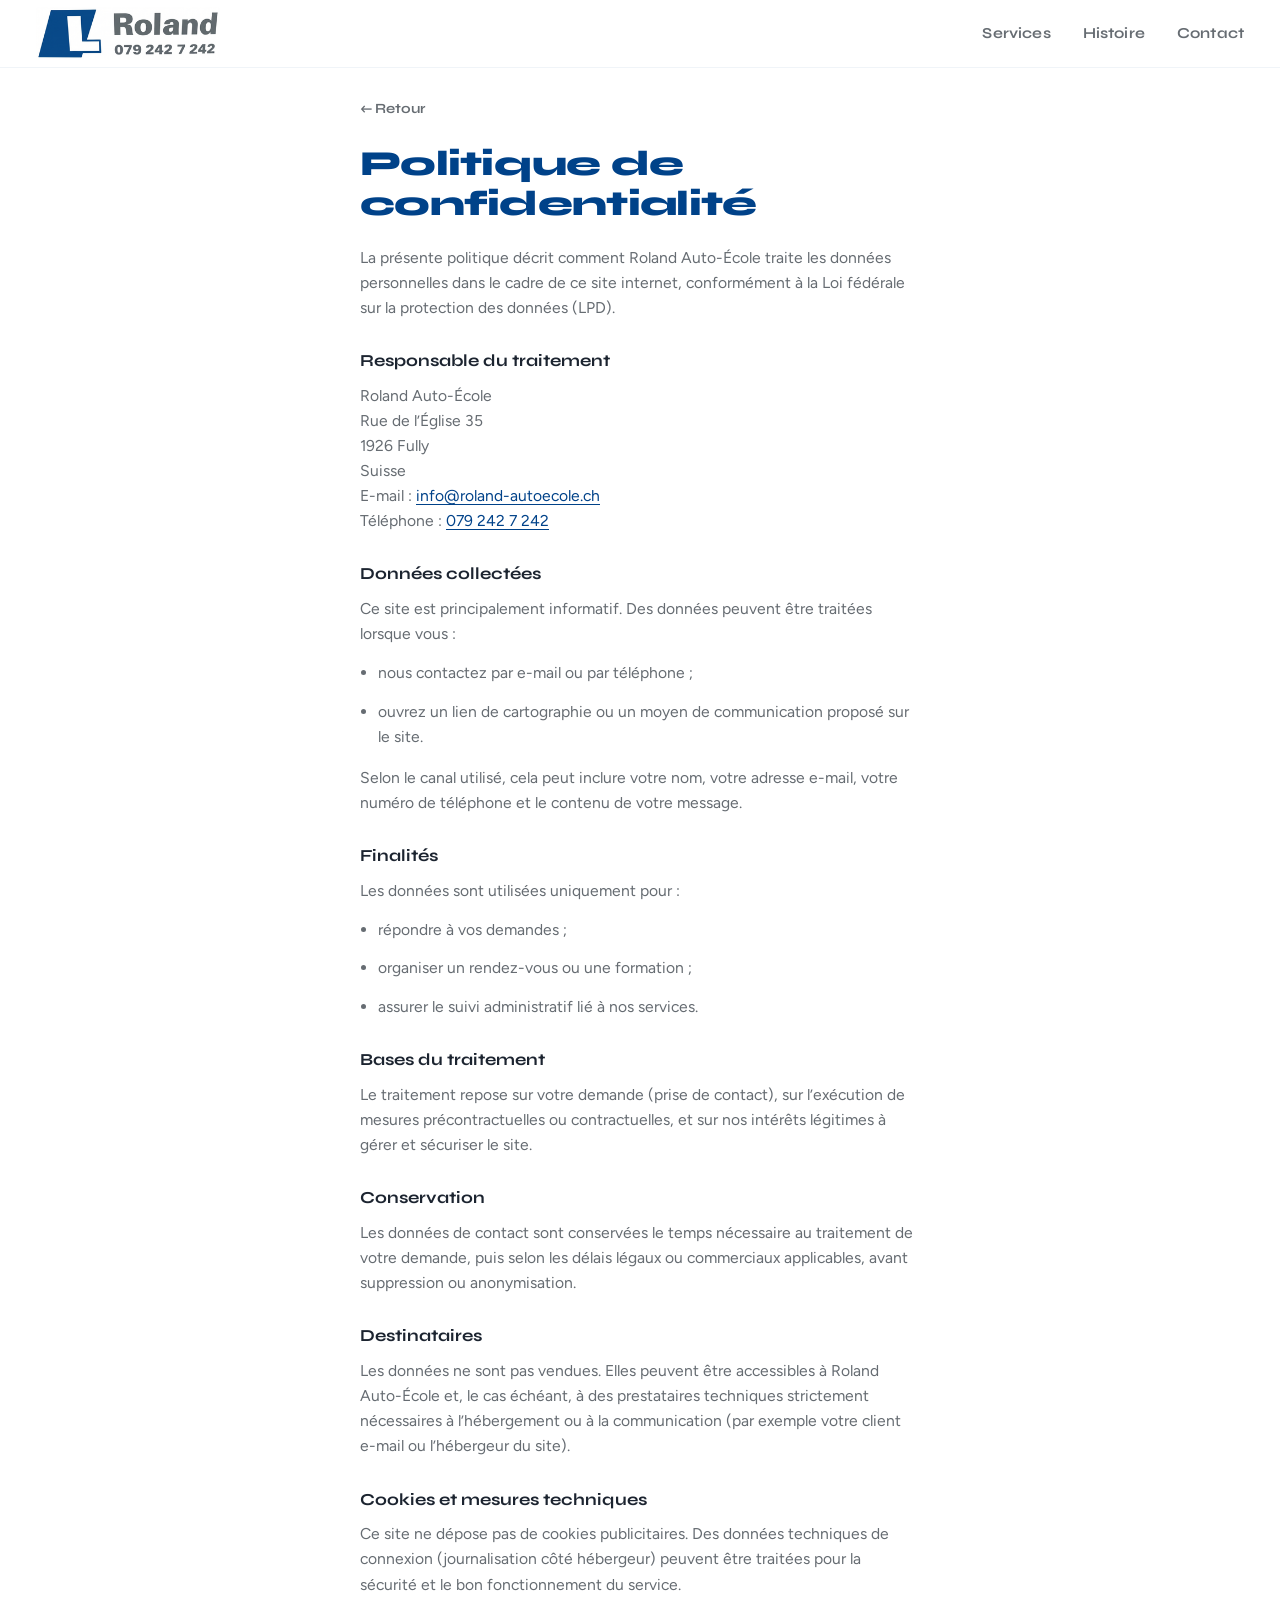
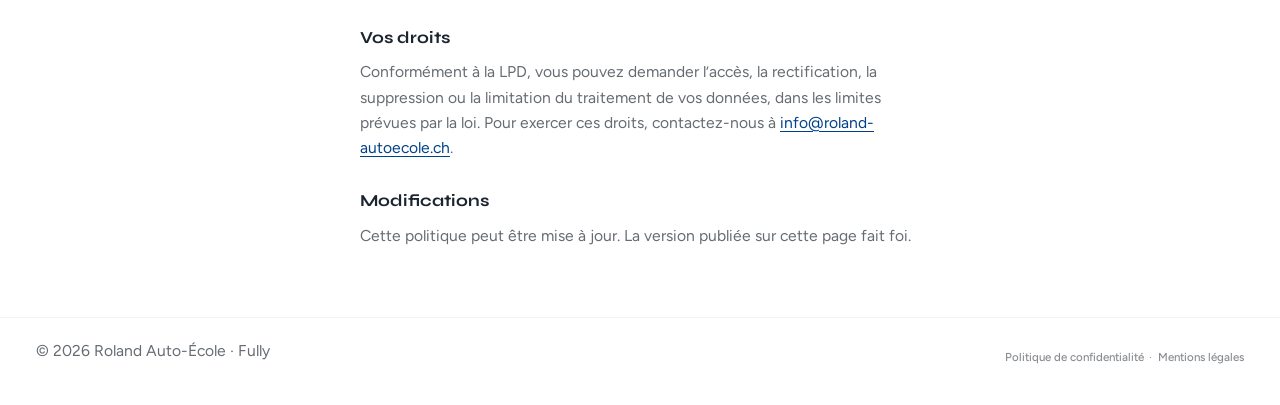
==== confidentialite.html @ e2a5d69b "Update contact email and add discreet legal pages Use info@roland-autoecole.ch and link privacy poli" ====
<!DOCTYPE html>
<html lang="fr">
  <head>
    <meta charset="UTF-8" />
    <meta name="viewport" content="width=device-width, initial-scale=1" />
    <meta
      name="description"
      content="Politique de confidentialité — Roland Auto-École, Fully."
    />
    <title>Politique de confidentialité — Roland Auto-École</title>
    <link rel="preconnect" href="https://fonts.googleapis.com" />
    <link rel="preconnect" href="https://fonts.gstatic.com" crossorigin />
    <link
      href="https://fonts.googleapis.com/css2?family=Figtree:wght@400;500;600;700&family=Syne:wght@600;700;800&display=swap"
      rel="stylesheet"
    />
    <link rel="stylesheet" href="css/styles.css" />
  </head>
  <body class="legal-page">
    <a class="skip-link" href="#contenu">Aller au contenu</a>

    <header class="site-header" id="top">
      <a class="brand" href="index.html" aria-label="Roland Auto-École — accueil">
        <img src="assets/roland-logo-header.png" alt="Roland Auto-École" width="200" height="96" />
      </a>
      <nav class="site-nav" id="site-nav" aria-label="Navigation principale">
        <a href="index.html#services">Services</a>
        <a href="index.html#histoire">Histoire</a>
        <a href="index.html#contact">Contact</a>
      </nav>
    </header>

    <main id="contenu" class="legal-shell">
      <a class="legal-back" href="index.html">← Retour</a>
      <h1>Politique de confidentialité</h1>
      <p>
        La présente politique décrit comment Roland Auto-École traite les données personnelles dans
        le cadre de ce site internet, conformément à la Loi fédérale sur la protection des données
        (LPD).
      </p>

      <h2>Responsable du traitement</h2>
      <p>
        Roland Auto-École<br />
        Rue de l’Église 35<br />
        1926 Fully<br />
        Suisse<br />
        E-mail&nbsp;:
        <a href="mailto:info@roland-autoecole.ch">info@roland-autoecole.ch</a><br />
        Téléphone&nbsp;:
        <a href="tel:+41792427242">079 242 7 242</a>
      </p>

      <h2>Données collectées</h2>
      <p>Ce site est principalement informatif. Des données peuvent être traitées lorsque vous&nbsp;:</p>
      <ul>
        <li>nous contactez par e-mail ou par téléphone&nbsp;;</li>
        <li>ouvrez un lien de cartographie ou un moyen de communication proposé sur le site.</li>
      </ul>
      <p>
        Selon le canal utilisé, cela peut inclure votre nom, votre adresse e-mail, votre numéro de
        téléphone et le contenu de votre message.
      </p>

      <h2>Finalités</h2>
      <p>Les données sont utilisées uniquement pour&nbsp;:</p>
      <ul>
        <li>répondre à vos demandes&nbsp;;</li>
        <li>organiser un rendez-vous ou une formation&nbsp;;</li>
        <li>assurer le suivi administratif lié à nos services.</li>
      </ul>

      <h2>Bases du traitement</h2>
      <p>
        Le traitement repose sur votre demande (prise de contact), sur l’exécution de mesures
        précontractuelles ou contractuelles, et sur nos intérêts légitimes à gérer et sécuriser le
        site.
      </p>

      <h2>Conservation</h2>
      <p>
        Les données de contact sont conservées le temps nécessaire au traitement de votre demande,
        puis selon les délais légaux ou commerciaux applicables, avant suppression ou anonymisation.
      </p>

      <h2>Destinataires</h2>
      <p>
        Les données ne sont pas vendues. Elles peuvent être accessibles à Roland Auto-École et, le
        cas échéant, à des prestataires techniques strictement nécessaires à l’hébergement ou à la
        communication (par exemple votre client e-mail ou l’hébergeur du site).
      </p>

      <h2>Cookies et mesures techniques</h2>
      <p>
        Ce site ne dépose pas de cookies publicitaires. Des données techniques de connexion
        (journalisation côté hébergeur) peuvent être traitées pour la sécurité et le bon
        fonctionnement du service.
      </p>

      <h2>Vos droits</h2>
      <p>
        Conformément à la LPD, vous pouvez demander l’accès, la rectification, la suppression ou la
        limitation du traitement de vos données, dans les limites prévues par la loi. Pour exercer
        ces droits, contactez-nous à
        <a href="mailto:info@roland-autoecole.ch">info@roland-autoecole.ch</a>.
      </p>

      <h2>Modifications</h2>
      <p>
        Cette politique peut être mise à jour. La version publiée sur cette page fait foi.
      </p>
    </main>

    <footer class="site-footer">
      <p>© <span id="year"></span> Roland Auto-École · Fully</p>
      <nav class="footer-legal" aria-label="Informations légales">
        <a href="confidentialite.html" aria-current="page">Politique de confidentialité</a>
        <span aria-hidden="true">·</span>
        <a href="mentions-legales.html">Mentions légales</a>
      </nav>
    </footer>

    <script>
      document.getElementById("year").textContent = String(new Date().getFullYear());
    </script>
  </body>
</html>
---- css/styles.css ----
:root {
  --blue: #004289;
  --blue-soft: #1a5a9e;
  --grey: #666c72;
  --ink: #1c2430;
  --white: #ffffff;
  --mist: #eef3f8;
  --mist-2: #d9e4ef;
  --road: #4a5158;
  --road-line: #e8ecef;
  --header-h: 4.25rem;
  --road-h: 5.5rem;
  --ease: cubic-bezier(0.22, 1, 0.36, 1);
  --font-display: "Syne", sans-serif;
  --font-body: "Figtree", sans-serif;
}

*,
*::before,
*::after {
  box-sizing: border-box;
}

html {
  scroll-behavior: auto;
  overscroll-behavior: none;
}

body {
  margin: 0;
  font-family: var(--font-body);
  color: var(--ink);
  background: var(--white);
  min-height: 100vh;
  line-height: 1.55;
  overflow-x: hidden;
  overscroll-behavior-x: none;
  touch-action: pan-y;
}

img {
  max-width: 100%;
  height: auto;
  display: block;
}

a {
  color: var(--blue);
  text-decoration-thickness: 1px;
  text-underline-offset: 0.18em;
}

a:hover {
  color: var(--blue-soft);
}

.skip-link {
  position: absolute;
  left: -999px;
  top: 0;
  background: var(--blue);
  color: var(--white);
  padding: 0.6rem 1rem;
  z-index: 100;
}

.skip-link:focus {
  left: 0.75rem;
  top: 0.75rem;
}

/* Header */
.site-header {
  position: fixed;
  inset: 0 0 auto;
  z-index: 40;
  display: flex;
  align-items: center;
  justify-content: space-between;
  gap: 1rem;
  height: var(--header-h);
  padding: 0 clamp(1rem, 3vw, 2.25rem);
  background: rgba(255, 255, 255, 0.92);
  backdrop-filter: blur(12px);
  border-bottom: 1px solid rgba(0, 66, 137, 0.06);
  overflow: hidden;
}

.brand {
  display: flex;
  align-items: center;
  height: 100%;
  max-height: 100%;
  max-width: min(42vw, 11.5rem);
  transition: opacity 0.35s var(--ease), visibility 0.35s var(--ease);
}

.brand img {
  display: block;
  width: auto;
  height: auto;
  max-width: 100%;
  max-height: calc(var(--header-h) - 0.7rem);
  object-fit: contain;
  object-position: left center;
}

/* Hide header logo on first panel — hero logo is the brand signal */
body.is-hero .brand {
  opacity: 0;
  visibility: hidden;
  pointer-events: none;
}

.site-nav {
  display: flex;
  align-items: center;
  gap: clamp(1rem, 3vw, 2rem);
}

.site-nav a {
  font-family: var(--font-display);
  font-weight: 650;
  font-size: 0.95rem;
  color: var(--grey);
  text-decoration: none;
  letter-spacing: 0.01em;
  transition: color 0.25s var(--ease);
}

.site-nav a:hover,
.site-nav a.is-active {
  color: var(--blue);
}

.nav-toggle {
  display: none;
  width: 2.5rem;
  height: 2.5rem;
  border: 0;
  background: transparent;
  padding: 0;
  cursor: pointer;
}

.nav-toggle span {
  display: block;
  width: 1.35rem;
  height: 2px;
  margin: 0.35rem auto;
  background: var(--ink);
  transition: transform 0.25s var(--ease), opacity 0.2s;
}

.nav-toggle[aria-expanded="true"] span:first-child {
  transform: translateY(4px) rotate(45deg);
}

.nav-toggle[aria-expanded="true"] span:last-child {
  transform: translateY(-4px) rotate(-45deg);
}

/* Scroll story */
.scroll-story {
  /* Height set in JS for infinite track (clones) */
  height: 600vh;
  position: relative;
}

.stage {
  position: sticky;
  top: 0;
  height: 100vh;
  overflow: hidden;
  display: flex;
  flex-direction: column;
  touch-action: none; /* map vertical + horizontal swipes in JS */
}

.panels {
  display: flex;
  flex: 1;
  /* Width / flex basis set in JS for N track panels */
  width: 600%;
  height: calc(100% - var(--road-h));
  will-change: transform;
  transition: none;
}

.panel {
  flex: 0 0 16.6667%;
  width: 16.6667%;
  height: 100%;
  padding: calc(var(--header-h) + 1.25rem) clamp(1.25rem, 4vw, 4rem) 1.5rem;
  position: relative;
  display: flex;
  align-items: center;
}

/* Hero — white, big logo + tagline */
.panel-hero {
  justify-content: center;
  align-items: center;
  text-align: center;
  background: #ffffff;
  overflow: hidden;
  padding-left: clamp(1.25rem, 4vw, 4rem);
  padding-right: clamp(1.25rem, 4vw, 4rem);
}

.hero-content {
  position: relative;
  z-index: 1;
  margin: 0 auto;
  display: flex;
  flex-direction: column;
  align-items: center;
  justify-content: center;
  gap: 1.15rem;
  animation: hero-rise 0.9s var(--ease) both;
}

@keyframes hero-rise {
  from {
    opacity: 0;
    transform: translateY(14px);
  }
  to {
    opacity: 1;
    transform: translateY(0);
  }
}

.hero-logo {
  width: min(88vw, 560px);
  height: auto;
  object-fit: contain;
}

.hero-tagline {
  margin: 0;
  font-family: var(--font-display);
  font-weight: 650;
  font-size: clamp(1.05rem, 2.4vw, 1.35rem);
  letter-spacing: 0.01em;
  color: var(--grey);
  max-width: 22ch;
}

.scroll-hint {
  position: absolute;
  bottom: 1.15rem;
  left: 50%;
  transform: translateX(-50%);
  z-index: 2;
  display: flex;
  flex-direction: column;
  align-items: center;
  gap: 0.35rem;
  margin: 0;
  color: var(--grey);
  font-size: 0.78rem;
  letter-spacing: 0.08em;
  text-transform: uppercase;
  animation: hint-bob 2.2s ease-in-out infinite;
}

@keyframes hint-bob {
  0%,
  100% {
    transform: translateX(-50%) translateY(0);
    opacity: 0.55;
  }
  50% {
    transform: translateX(-50%) translateY(6px);
    opacity: 1;
  }
}

/* Full-bleed photo panel + soft overlay + copy */
.panel-photo {
  background: #0c1c30;
  color: var(--white);
  align-items: center;
}

.panel-photo .panel-media {
  position: absolute;
  inset: 0;
  overflow: hidden;
  z-index: 0;
}

.panel-photo .panel-media img {
  width: 100%;
  height: 100%;
  object-fit: cover;
  object-position: center 45%;
  display: block;
}

.panel-photo::after {
  content: "";
  position: absolute;
  inset: 0;
  z-index: 0;
  pointer-events: none;
  background: linear-gradient(
    105deg,
    rgba(12, 28, 48, 0.72) 0%,
    rgba(12, 28, 48, 0.52) 48%,
    rgba(12, 28, 48, 0.28) 100%
  );
}

.panel-photo .panel-copy {
  position: relative;
  z-index: 1;
  max-width: 34rem;
}

.panel-photo .services-panel {
  max-width: min(34rem, 92%);
  padding: 1.5rem 1.6rem 1.65rem;
  background: rgba(255, 255, 255, 0.94);
  color: var(--ink);
  box-shadow: 0 10px 36px rgba(12, 28, 48, 0.18);
}

.panel-photo .services-panel .eyebrow {
  color: var(--blue);
}

.panel-photo .services-panel h2 {
  color: var(--ink);
  font-weight: 800;
  font-size: clamp(1.85rem, 4vw, 2.6rem);
  letter-spacing: -0.02em;
  -webkit-text-stroke: 0;
  text-shadow: none;
  margin: 0 0 0.35rem;
}

.panel-photo .services-panel .service-list {
  color: var(--ink);
}

.panel-photo .eyebrow {
  color: #c5d8ec;
}

.panel-photo h2 {
  color: #ffffff;
  font-weight: 800;
  font-size: clamp(2.1rem, 4.8vw, 3.2rem);
  letter-spacing: -0.02em;
}

.panel-photo .lede,
.panel-photo .service-list {
  color: var(--white);
}

.panel-photo .lede {
  color: rgba(255, 255, 255, 0.9);
}

.service-list {
  list-style: none;
  margin: 1.1rem 0 0;
  padding: 0;
  display: grid;
  gap: 0.7rem;
}

.service-list li {
  font-family: var(--font-display);
  font-weight: 700;
  font-size: clamp(1.05rem, 2vw, 1.22rem);
  letter-spacing: 0.01em;
  padding-left: 0.9rem;
  border-left: 2px solid rgba(255, 255, 255, 0.5);
  line-height: 1.35;
}

.panel-photo .services-panel .service-list li {
  color: var(--ink);
  border-left-color: var(--blue);
  font-weight: 700;
}

/* Shared panel copy */
.eyebrow {
  margin: 0 0 0.4rem;
  font-family: var(--font-display);
  font-weight: 700;
  font-size: 0.8rem;
  letter-spacing: 0.14em;
  text-transform: uppercase;
  color: var(--blue);
}

.panel h2 {
  margin: 0 0 0.75rem;
  font-family: var(--font-display);
  font-weight: 800;
  font-size: clamp(1.85rem, 4vw, 3rem);
  line-height: 1.1;
  letter-spacing: -0.02em;
  color: var(--ink);
}

.lede {
  margin: 0 0 1.25rem;
  font-size: clamp(1.02rem, 1.6vw, 1.2rem);
  color: var(--grey);
  max-width: 36ch;
}

.panel-copy {
  position: relative;
  z-index: 1;
  max-width: 36rem;
}

.panel-copy > p:not(.lede):not(.eyebrow) {
  color: var(--ink);
  opacity: 0.88;
}

/* History — clean, no photo */
.panel-history {
  background: #ffffff;
}

.panel-history .panel-copy {
  max-width: 38rem;
}

.panel-history .panel-copy > p:not(.lede):not(.eyebrow) {
  font-size: clamp(1.02rem, 1.5vw, 1.15rem);
  line-height: 1.65;
  color: var(--ink);
  opacity: 0.9;
  max-width: 40ch;
}

/* Contact — split layout (intro left, blue info box right) */
.panel-contact {
  background: #ffffff;
  padding-bottom: 2rem;
}

.panel-contact .eyebrow {
  color: var(--blue);
  font-size: 0.82rem;
}

.panel-contact h2 {
  font-size: clamp(2.4rem, 5.5vw, 3.6rem);
  line-height: 1.02;
  color: var(--blue);
  margin-bottom: 1rem;
}

.panel-contact .lede {
  font-size: clamp(1.05rem, 1.7vw, 1.2rem);
  color: var(--grey);
  max-width: 28ch;
  opacity: 1;
  margin: 0;
  line-height: 1.5;
}

.contact-grid {
  max-width: 58rem;
  width: 100%;
  display: grid;
  gap: 2.25rem;
  align-items: center;
}

@media (min-width: 820px) {
  .contact-grid {
    grid-template-columns: minmax(0, 1.05fr) minmax(0, 0.95fr);
    gap: clamp(2rem, 5vw, 4rem);
  }
}

.contact-intro {
  max-width: 22rem;
}

.contact-card {
  font-style: normal;
  display: grid;
  gap: 0;
  margin: 0;
  padding: 1.55rem 1.7rem;
  background: var(--blue);
  color: #ffffff;
  border: 0;
  width: 100%;
  max-width: 26rem;
}

.contact-card .label {
  display: block;
  font-family: var(--font-display);
  font-size: 0.72rem;
  font-weight: 700;
  letter-spacing: 0.14em;
  text-transform: uppercase;
  color: rgba(255, 255, 255, 0.7);
  margin-bottom: 0.35rem;
}

.contact-card a {
  color: #ffffff;
  text-decoration: none;
  font-weight: 700;
  font-size: clamp(1.08rem, 1.8vw, 1.22rem);
  line-height: 1.4;
}

.contact-card a:hover {
  color: #ffffff;
  text-decoration: underline;
  text-underline-offset: 0.18em;
}

.contact-card p {
  margin: 0;
  padding: 1rem 0;
  border-bottom: 1px solid rgba(255, 255, 255, 0.28);
}

.contact-card p:first-child {
  padding-top: 0.15rem;
}

.contact-card p:last-child {
  padding-bottom: 0.15rem;
  border-bottom: 0;
}

/* Road + car */
.road-scene {
  height: var(--road-h);
  flex-shrink: 0;
  position: relative;
  z-index: 5;
  background: #ffffff;
}

.road {
  position: absolute;
  left: 0;
  right: 0;
  bottom: 0;
  height: 3.4rem;
  background: linear-gradient(180deg, #5a6168 0%, var(--road) 55%, #3d4349 100%);
  box-shadow: inset 0 3px 0 rgba(255, 255, 255, 0.08);
}

.road-line {
  position: absolute;
  top: 50%;
  left: 0;
  right: 0;
  height: 3px;
  transform: translateY(-50%);
  background: repeating-linear-gradient(
    90deg,
    var(--road-line) 0 28px,
    transparent 28px 48px
  );
  opacity: 0.85;
}

.car {
  position: absolute;
  bottom: 1.35rem;
  left: 4%;
  width: min(220px, 36vw);
  transform: translateX(0);
  will-change: left;
  filter: drop-shadow(0 5px 8px rgba(0, 0, 0, 0.22));
  transition: none;
  line-height: 0;
  pointer-events: none;
}

.car-art {
  width: 100%;
  height: auto;
  display: block;
}

/* Discreet legal links — bottom-right of contact panel */
.panel-contact .legal-links {
  position: absolute;
  right: clamp(1rem, 3vw, 2.25rem);
  bottom: 0.55rem;
  z-index: 2;
  display: flex;
  align-items: center;
  flex-wrap: wrap;
  justify-content: flex-end;
  gap: 0.35rem;
  margin: 0;
  max-width: min(92%, 22rem);
  font-size: 0.68rem;
  letter-spacing: 0.01em;
  color: rgba(102, 108, 114, 0.72);
}

.panel-contact .legal-links a {
  color: rgba(102, 108, 114, 0.78);
  text-decoration: none;
  font-weight: 500;
}

.panel-contact .legal-links a:hover {
  color: var(--blue);
  text-decoration: underline;
  text-underline-offset: 0.15em;
}

/* Footer */
.site-footer {
  display: flex;
  align-items: center;
  justify-content: space-between;
  gap: 0.75rem 1.25rem;
  flex-wrap: wrap;
  padding: 1.25rem clamp(1rem, 3vw, 2.25rem) 1.75rem;
  color: var(--grey);
  font-size: 0.88rem;
  border-top: 1px solid rgba(0, 66, 137, 0.06);
  background: rgba(255, 255, 255, 0.7);
}

.site-footer p {
  margin: 0;
}

.footer-legal {
  display: flex;
  align-items: center;
  justify-content: flex-end;
  flex-wrap: wrap;
  gap: 0.35rem;
  margin-left: auto;
  font-size: 0.72rem;
  color: rgba(102, 108, 114, 0.72);
}

.footer-legal a {
  color: rgba(102, 108, 114, 0.78);
  text-decoration: none;
  font-weight: 500;
}

.footer-legal a:hover {
  color: var(--blue);
  text-decoration: underline;
  text-underline-offset: 0.15em;
}

/* Simple legal document pages */
.legal-page {
  min-height: 100vh;
  background: #ffffff;
  color: var(--ink);
}

.legal-page .legal-shell {
  max-width: 40rem;
  margin: 0 auto;
  padding: calc(var(--header-h) + 1.75rem) clamp(1.15rem, 4vw, 2.5rem) 3.5rem;
}

.legal-page h1 {
  margin: 0 0 1.25rem;
  font-family: var(--font-display);
  font-weight: 800;
  font-size: clamp(1.65rem, 4vw, 2.2rem);
  letter-spacing: -0.02em;
  color: var(--blue);
  line-height: 1.15;
}

.legal-page h2 {
  margin: 1.75rem 0 0.55rem;
  font-family: var(--font-display);
  font-weight: 700;
  font-size: 1.05rem;
  color: var(--ink);
}

.legal-page p,
.legal-page li {
  margin: 0 0 0.85rem;
  color: var(--grey);
  font-size: 0.98rem;
  line-height: 1.6;
}

.legal-page ul {
  margin: 0 0 1rem;
  padding-left: 1.15rem;
}

.legal-page .legal-back {
  display: inline-block;
  margin-bottom: 1.5rem;
  font-family: var(--font-display);
  font-weight: 650;
  font-size: 0.88rem;
  color: var(--grey);
  text-decoration: none;
}

.legal-page .legal-back:hover {
  color: var(--blue);
}

.legal-page .site-header .brand {
  opacity: 1;
  visibility: visible;
  pointer-events: auto;
}

/* Progressive panel reveal helper */
.panel .panel-copy,
.panel .hero-content {
  transition: opacity 0.45s var(--ease), transform 0.45s var(--ease);
}

.panel.is-away .panel-copy,
.panel.is-away .hero-content {
  opacity: 0.35;
  transform: translateY(10px);
}

/* Mobile */
@media (max-width: 760px) {
  :root {
    --header-h: 3.75rem;
    --road-h: 4.4rem;
  }

  .nav-toggle {
    display: block;
  }

  .site-nav {
    position: fixed;
    top: var(--header-h);
    right: 0.75rem;
    left: auto;
    flex-direction: column;
    align-items: stretch;
    gap: 0;
    min-width: 11rem;
    padding: 0.5rem;
    background: rgba(255, 255, 255, 0.96);
    border: 1px solid rgba(0, 66, 137, 0.08);
    border-radius: 0.35rem;
    box-shadow: 0 12px 32px rgba(28, 36, 48, 0.1);
    opacity: 0;
    pointer-events: none;
    transform: translateY(-6px);
    transition: opacity 0.2s var(--ease), transform 0.2s var(--ease);
  }

  .site-nav.is-open {
    opacity: 1;
    pointer-events: auto;
    transform: translateY(0);
  }

  .site-nav a {
    padding: 0.7rem 0.85rem;
  }

  .panel {
    padding-left: 1.15rem;
    padding-right: 1.15rem;
    align-items: flex-start;
    padding-top: calc(var(--header-h) + 1.5rem);
  }

  .panel-hero {
    align-items: center;
  }

  .hero-logo {
    width: min(86vw, 380px);
  }

  .hero-tagline {
    font-size: 1.05rem;
  }

  .panel-photo::after {
    background: linear-gradient(
      180deg,
      rgba(12, 28, 48, 0.68) 0%,
      rgba(12, 28, 48, 0.62) 100%
    );
  }


  .car {
    width: min(148px, 42vw);
    bottom: 1.05rem;
  }

  .road {
    height: 2.7rem;
  }

  /* Contact: keep intro + card fully in the phone viewport */
  .panel-contact {
    align-items: stretch;
    padding-top: calc(var(--header-h) + 0.75rem);
    padding-bottom: 0.65rem;
  }

  .panel-contact .contact-grid {
    gap: 0.85rem;
    max-height: 100%;
    align-content: start;
  }

  .panel-contact .contact-intro {
    max-width: none;
  }

  .panel-contact .eyebrow {
    margin-bottom: 0.2rem;
    font-size: 0.72rem;
  }

  .panel-contact h2 {
    font-size: clamp(1.55rem, 7.2vw, 1.95rem);
    line-height: 1.12;
    margin-bottom: 0.4rem;
  }

  .panel-contact h2 .title-break {
    display: none;
  }

  .panel-contact .lede {
    font-size: 0.95rem;
    line-height: 1.4;
    max-width: none;
  }

  .panel-contact .lede .lede-break {
    display: none;
  }

  .contact-card {
    max-width: none;
    padding: 0.95rem 1.1rem;
  }

  .contact-card .label {
    font-size: 0.65rem;
    margin-bottom: 0.2rem;
  }

  .contact-card a {
    font-size: 0.98rem;
    line-height: 1.3;
    overflow-wrap: anywhere;
  }

  .contact-card p {
    padding: 0.65rem 0;
  }

  .contact-card p:first-child {
    padding-top: 0.05rem;
  }

  .contact-card p:last-child {
    padding-bottom: 0.05rem;
  }

  .panel-contact .legal-links {
    right: 1.15rem;
    bottom: 0.35rem;
    font-size: 0.62rem;
    max-width: calc(100% - 2.3rem);
  }

  .site-footer {
    justify-content: space-between;
  }

  .footer-legal {
    font-size: 0.65rem;
  }

}

@media (prefers-reduced-motion: reduce) {
  html {
    scroll-behavior: auto;
  }

  .hero-content,
  .scroll-hint {
    animation: none !important;
  }

  .car,
  .panels {
    transition: none !important;
  }
}
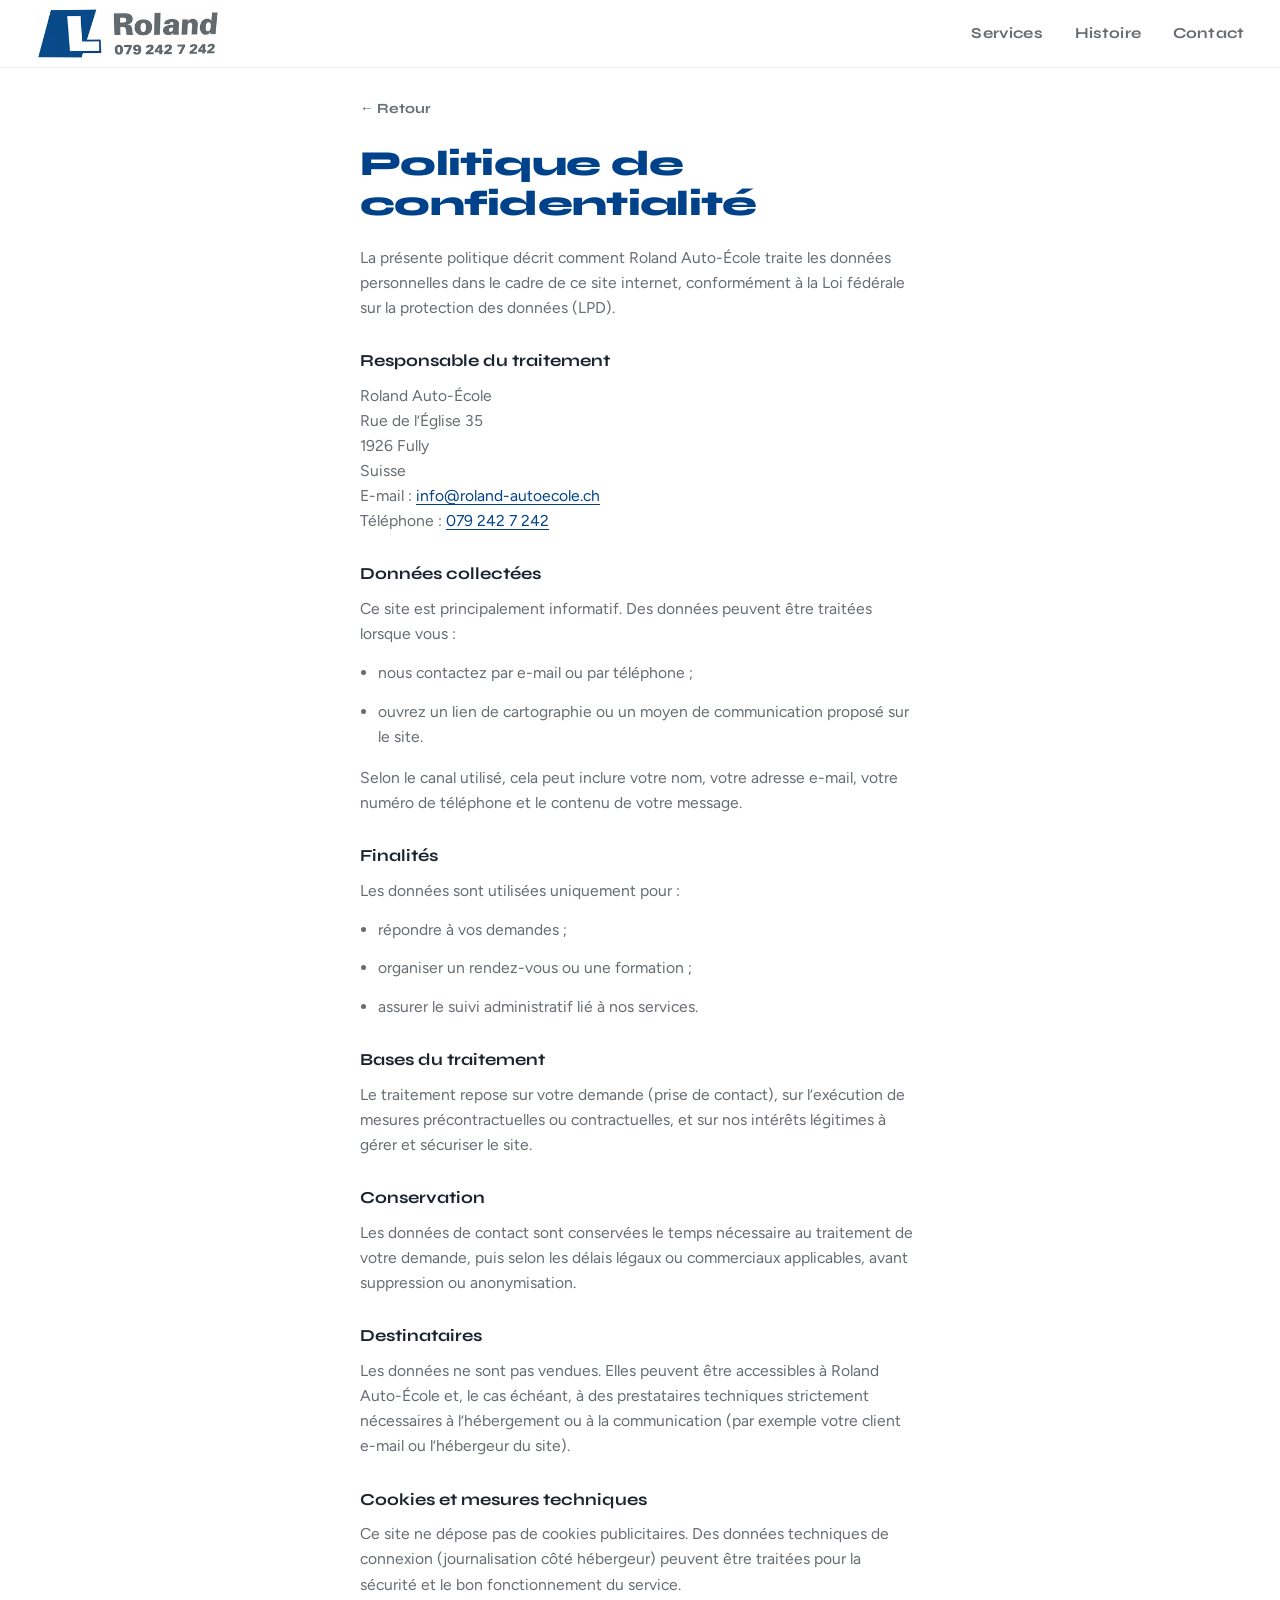
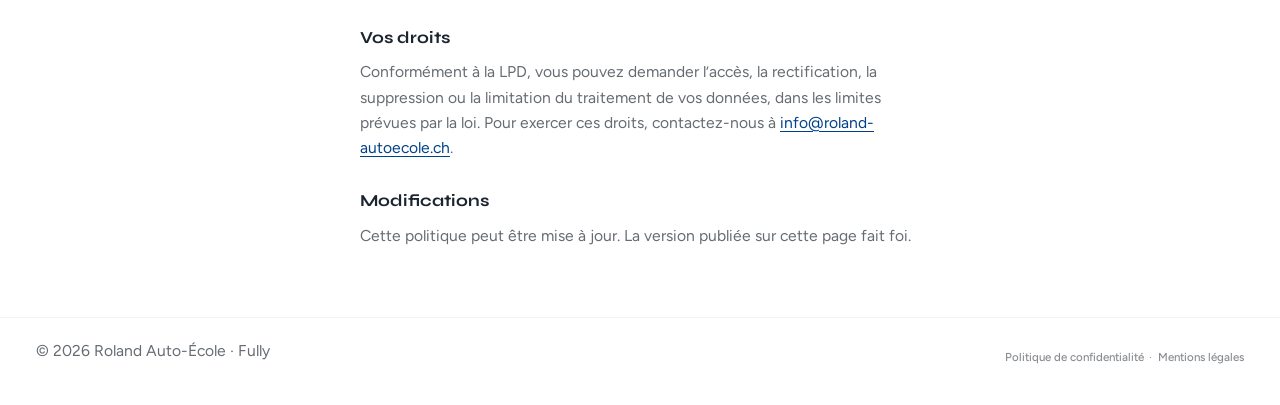
==== commit 8f23b309: "Self-host Figtree and Syne fonts to avoid Google Fonts IP leak Serve latin/latin-ext woff2 files loc" ====
--- a/confidentialite.html
+++ b/confidentialite.html
@@ -2,18 +2,13 @@
 <html lang="fr">
   <head>
     <meta charset="UTF-8" />
-    <meta name="viewport" content="width=device-width, initial-scale=1" />
+    <meta name="viewport" content="width=device-width, initial-scale=1, viewport-fit=cover" />
     <meta
       name="description"
       content="Politique de confidentialité — Roland Auto-École, Fully."
     />
     <title>Politique de confidentialité — Roland Auto-École</title>
-    <link rel="preconnect" href="https://fonts.googleapis.com" />
-    <link rel="preconnect" href="https://fonts.gstatic.com" crossorigin />
-    <link
-      href="https://fonts.googleapis.com/css2?family=Figtree:wght@400;500;600;700&family=Syne:wght@600;700;800&display=swap"
-      rel="stylesheet"
-    />
+    <link rel="stylesheet" href="css/fonts.css" />
     <link rel="stylesheet" href="css/styles.css" />
   </head>
   <body class="legal-page">
--- a/css/fonts.css
+++ b/css/fonts.css
@@ -0,0 +1,127 @@
+/* Polices auto-hébergées (Figtree + Syne). Aucun appel à Google Fonts. */
+/* latin-ext */
+@font-face {
+  font-family: 'Figtree';
+  font-style: normal;
+  font-weight: 400;
+  font-display: swap;
+  src: url(../fonts/figtree-_Xms-HUzqDCFdgfMm4q9DbZs.woff2) format('woff2');
+  unicode-range: U+0100-02BA, U+02BD-02C5, U+02C7-02CC, U+02CE-02D7, U+02DD-02FF, U+0304, U+0308, U+0329, U+1D00-1DBF, U+1E00-1E9F, U+1EF2-1EFF, U+2020, U+20A0-20AB, U+20AD-20C4, U+2113, U+2C60-2C7F, U+A720-A7FF;
+}
+/* latin */
+@font-face {
+  font-family: 'Figtree';
+  font-style: normal;
+  font-weight: 400;
+  font-display: swap;
+  src: url(../fonts/figtree-_Xms-HUzqDCFdgfMm4S9DQ.woff2) format('woff2');
+  unicode-range: U+0000-00FF, U+0131, U+0152-0153, U+02BB-02BC, U+02C6, U+02DA, U+02DC, U+0304, U+0308, U+0329, U+2000-206F, U+20AC, U+2122, U+2191, U+2193, U+2212, U+2215, U+FEFF, U+FFFD;
+}
+/* latin-ext */
+@font-face {
+  font-family: 'Figtree';
+  font-style: normal;
+  font-weight: 500;
+  font-display: swap;
+  src: url(../fonts/figtree-_Xms-HUzqDCFdgfMm4q9DbZs.woff2) format('woff2');
+  unicode-range: U+0100-02BA, U+02BD-02C5, U+02C7-02CC, U+02CE-02D7, U+02DD-02FF, U+0304, U+0308, U+0329, U+1D00-1DBF, U+1E00-1E9F, U+1EF2-1EFF, U+2020, U+20A0-20AB, U+20AD-20C4, U+2113, U+2C60-2C7F, U+A720-A7FF;
+}
+/* latin */
+@font-face {
+  font-family: 'Figtree';
+  font-style: normal;
+  font-weight: 500;
+  font-display: swap;
+  src: url(../fonts/figtree-_Xms-HUzqDCFdgfMm4S9DQ.woff2) format('woff2');
+  unicode-range: U+0000-00FF, U+0131, U+0152-0153, U+02BB-02BC, U+02C6, U+02DA, U+02DC, U+0304, U+0308, U+0329, U+2000-206F, U+20AC, U+2122, U+2191, U+2193, U+2212, U+2215, U+FEFF, U+FFFD;
+}
+/* latin-ext */
+@font-face {
+  font-family: 'Figtree';
+  font-style: normal;
+  font-weight: 600;
+  font-display: swap;
+  src: url(../fonts/figtree-_Xms-HUzqDCFdgfMm4q9DbZs.woff2) format('woff2');
+  unicode-range: U+0100-02BA, U+02BD-02C5, U+02C7-02CC, U+02CE-02D7, U+02DD-02FF, U+0304, U+0308, U+0329, U+1D00-1DBF, U+1E00-1E9F, U+1EF2-1EFF, U+2020, U+20A0-20AB, U+20AD-20C4, U+2113, U+2C60-2C7F, U+A720-A7FF;
+}
+/* latin */
+@font-face {
+  font-family: 'Figtree';
+  font-style: normal;
+  font-weight: 600;
+  font-display: swap;
+  src: url(../fonts/figtree-_Xms-HUzqDCFdgfMm4S9DQ.woff2) format('woff2');
+  unicode-range: U+0000-00FF, U+0131, U+0152-0153, U+02BB-02BC, U+02C6, U+02DA, U+02DC, U+0304, U+0308, U+0329, U+2000-206F, U+20AC, U+2122, U+2191, U+2193, U+2212, U+2215, U+FEFF, U+FFFD;
+}
+/* latin-ext */
+@font-face {
+  font-family: 'Figtree';
+  font-style: normal;
+  font-weight: 700;
+  font-display: swap;
+  src: url(../fonts/figtree-_Xms-HUzqDCFdgfMm4q9DbZs.woff2) format('woff2');
+  unicode-range: U+0100-02BA, U+02BD-02C5, U+02C7-02CC, U+02CE-02D7, U+02DD-02FF, U+0304, U+0308, U+0329, U+1D00-1DBF, U+1E00-1E9F, U+1EF2-1EFF, U+2020, U+20A0-20AB, U+20AD-20C4, U+2113, U+2C60-2C7F, U+A720-A7FF;
+}
+/* latin */
+@font-face {
+  font-family: 'Figtree';
+  font-style: normal;
+  font-weight: 700;
+  font-display: swap;
+  src: url(../fonts/figtree-_Xms-HUzqDCFdgfMm4S9DQ.woff2) format('woff2');
+  unicode-range: U+0000-00FF, U+0131, U+0152-0153, U+02BB-02BC, U+02C6, U+02DA, U+02DC, U+0304, U+0308, U+0329, U+2000-206F, U+20AC, U+2122, U+2191, U+2193, U+2212, U+2215, U+FEFF, U+FFFD;
+}
+/* latin-ext */
+@font-face {
+  font-family: 'Syne';
+  font-style: normal;
+  font-weight: 600;
+  font-display: swap;
+  src: url(../fonts/syne-8vIH7w4qzmVxm25L9Hz_.woff2) format('woff2');
+  unicode-range: U+0100-02BA, U+02BD-02C5, U+02C7-02CC, U+02CE-02D7, U+02DD-02FF, U+0304, U+0308, U+0329, U+1D00-1DBF, U+1E00-1E9F, U+1EF2-1EFF, U+2020, U+20A0-20AB, U+20AD-20C4, U+2113, U+2C60-2C7F, U+A720-A7FF;
+}
+/* latin */
+@font-face {
+  font-family: 'Syne';
+  font-style: normal;
+  font-weight: 600;
+  font-display: swap;
+  src: url(../fonts/syne-8vIH7w4qzmVxm2BL9A.woff2) format('woff2');
+  unicode-range: U+0000-00FF, U+0131, U+0152-0153, U+02BB-02BC, U+02C6, U+02DA, U+02DC, U+0304, U+0308, U+0329, U+2000-206F, U+20AC, U+2122, U+2191, U+2193, U+2212, U+2215, U+FEFF, U+FFFD;
+}
+/* latin-ext */
+@font-face {
+  font-family: 'Syne';
+  font-style: normal;
+  font-weight: 700;
+  font-display: swap;
+  src: url(../fonts/syne-8vIH7w4qzmVxm25L9Hz_.woff2) format('woff2');
+  unicode-range: U+0100-02BA, U+02BD-02C5, U+02C7-02CC, U+02CE-02D7, U+02DD-02FF, U+0304, U+0308, U+0329, U+1D00-1DBF, U+1E00-1E9F, U+1EF2-1EFF, U+2020, U+20A0-20AB, U+20AD-20C4, U+2113, U+2C60-2C7F, U+A720-A7FF;
+}
+/* latin */
+@font-face {
+  font-family: 'Syne';
+  font-style: normal;
+  font-weight: 700;
+  font-display: swap;
+  src: url(../fonts/syne-8vIH7w4qzmVxm2BL9A.woff2) format('woff2');
+  unicode-range: U+0000-00FF, U+0131, U+0152-0153, U+02BB-02BC, U+02C6, U+02DA, U+02DC, U+0304, U+0308, U+0329, U+2000-206F, U+20AC, U+2122, U+2191, U+2193, U+2212, U+2215, U+FEFF, U+FFFD;
+}
+/* latin-ext */
+@font-face {
+  font-family: 'Syne';
+  font-style: normal;
+  font-weight: 800;
+  font-display: swap;
+  src: url(../fonts/syne-8vIH7w4qzmVxm25L9Hz_.woff2) format('woff2');
+  unicode-range: U+0100-02BA, U+02BD-02C5, U+02C7-02CC, U+02CE-02D7, U+02DD-02FF, U+0304, U+0308, U+0329, U+1D00-1DBF, U+1E00-1E9F, U+1EF2-1EFF, U+2020, U+20A0-20AB, U+20AD-20C4, U+2113, U+2C60-2C7F, U+A720-A7FF;
+}
+/* latin */
+@font-face {
+  font-family: 'Syne';
+  font-style: normal;
+  font-weight: 800;
+  font-display: swap;
+  src: url(../fonts/syne-8vIH7w4qzmVxm2BL9A.woff2) format('woff2');
+  unicode-range: U+0000-00FF, U+0131, U+0152-0153, U+02BB-02BC, U+02C6, U+02DA, U+02DC, U+0304, U+0308, U+0329, U+2000-206F, U+20AC, U+2122, U+2191, U+2193, U+2212, U+2215, U+FEFF, U+FFFD;
+}
--- a/css/styles.css
+++ b/css/styles.css
@@ -10,6 +10,8 @@
   --road-line: #e8ecef;
   --header-h: 4.25rem;
   --road-h: 5.5rem;
+  /* Safari iOS: 100vh includes area behind the browser chrome */
+  --app-vh: 100vh;
   --ease: cubic-bezier(0.22, 1, 0.36, 1);
   --font-display: "Syne", sans-serif;
   --font-body: "Figtree", sans-serif;
@@ -19,6 +21,12 @@
 *::before,
 *::after {
   box-sizing: border-box;
+}
+
+@supports (height: 100dvh) {
+  :root {
+    --app-vh: 100dvh;
+  }
 }
 
 html {
@@ -32,6 +40,7 @@
   color: var(--ink);
   background: var(--white);
   min-height: 100vh;
+  min-height: var(--app-vh);
   line-height: 1.55;
   overflow-x: hidden;
   overscroll-behavior-x: none;
@@ -133,33 +142,6 @@
   color: var(--blue);
 }
 
-.nav-toggle {
-  display: none;
-  width: 2.5rem;
-  height: 2.5rem;
-  border: 0;
-  background: transparent;
-  padding: 0;
-  cursor: pointer;
-}
-
-.nav-toggle span {
-  display: block;
-  width: 1.35rem;
-  height: 2px;
-  margin: 0.35rem auto;
-  background: var(--ink);
-  transition: transform 0.25s var(--ease), opacity 0.2s;
-}
-
-.nav-toggle[aria-expanded="true"] span:first-child {
-  transform: translateY(4px) rotate(45deg);
-}
-
-.nav-toggle[aria-expanded="true"] span:last-child {
-  transform: translateY(-4px) rotate(-45deg);
-}
-
 /* Scroll story */
 .scroll-story {
   /* Height set in JS for infinite track (clones) */
@@ -171,6 +153,7 @@
   position: sticky;
   top: 0;
   height: 100vh;
+  height: var(--app-vh);
   overflow: hidden;
   display: flex;
   flex-direction: column;
@@ -321,10 +304,15 @@
 
 .panel-photo .services-panel {
   max-width: min(34rem, 92%);
+  max-height: min(70vh, 32rem);
   padding: 1.5rem 1.6rem 1.65rem;
   background: rgba(255, 255, 255, 0.94);
   color: var(--ink);
   box-shadow: 0 10px 36px rgba(12, 28, 48, 0.18);
+  overflow-x: hidden;
+  overflow-y: auto;
+  overscroll-behavior: contain;
+  -webkit-overflow-scrolling: touch;
 }
 
 .panel-photo .services-panel .eyebrow {
@@ -370,10 +358,10 @@
   margin: 1.1rem 0 0;
   padding: 0;
   display: grid;
-  gap: 0.7rem;
-}
-
-.service-list li {
+  gap: 0.45rem;
+}
+
+.service-item {
   font-family: var(--font-display);
   font-weight: 700;
   font-size: clamp(1.05rem, 2vw, 1.22rem);
@@ -383,10 +371,82 @@
   line-height: 1.35;
 }
 
-.panel-photo .services-panel .service-list li {
+.panel-photo .services-panel .service-item {
   color: var(--ink);
   border-left-color: var(--blue);
   font-weight: 700;
+}
+
+/* Déroulé léger des formations */
+.service-toggle {
+  display: flex;
+  align-items: center;
+  justify-content: space-between;
+  gap: 0.75rem;
+  width: 100%;
+  margin: 0;
+  padding: 0.35rem 0.15rem 0.35rem 0;
+  border: 0;
+  background: transparent;
+  color: inherit;
+  font: inherit;
+  text-align: left;
+  cursor: pointer;
+  touch-action: manipulation;
+}
+
+.service-toggle:hover .service-label,
+.service-toggle:focus-visible .service-label {
+  color: var(--blue);
+}
+
+.service-toggle:focus-visible {
+  outline: 2px solid rgba(0, 66, 137, 0.35);
+  outline-offset: 2px;
+}
+
+.service-chevron {
+  flex-shrink: 0;
+  width: 0.45rem;
+  height: 0.45rem;
+  border-right: 2px solid currentColor;
+  border-bottom: 2px solid currentColor;
+  transform: rotate(45deg);
+  opacity: 0.45;
+  transition: transform 0.25s var(--ease), opacity 0.2s;
+}
+
+.service-toggle[aria-expanded="true"] .service-chevron {
+  transform: rotate(225deg);
+  opacity: 0.7;
+}
+
+.service-detail {
+  display: grid;
+  grid-template-rows: 0fr;
+  transition: grid-template-rows 0.28s var(--ease);
+}
+
+.service-detail > p {
+  min-height: 0;
+  overflow: hidden;
+  margin: 0;
+  padding: 0 0.15rem 0 0;
+  font-family: var(--font-body);
+  font-weight: 500;
+  font-size: 0.92rem;
+  line-height: 1.45;
+  color: var(--grey);
+  max-width: 36ch;
+}
+
+.service-item.is-open .service-detail {
+  grid-template-rows: 1fr;
+}
+
+.service-item.is-open .service-detail > p {
+  padding-bottom: 0.55rem;
+  padding-top: 0.15rem;
 }
 
 /* Shared panel copy */
@@ -546,21 +606,25 @@
 
 /* Road + car */
 .road-scene {
-  height: var(--road-h);
+  height: calc(var(--road-h) + env(safe-area-inset-bottom, 0px));
+  padding-bottom: env(safe-area-inset-bottom, 0px);
   flex-shrink: 0;
   position: relative;
   z-index: 5;
   background: #ffffff;
+  box-sizing: border-box;
 }
 
 .road {
   position: absolute;
   left: 0;
   right: 0;
-  bottom: 0;
+  bottom: env(safe-area-inset-bottom, 0px);
   height: 3.4rem;
   background: linear-gradient(180deg, #5a6168 0%, var(--road) 55%, #3d4349 100%);
   box-shadow: inset 0 3px 0 rgba(255, 255, 255, 0.08);
+  /* La fumée déborde à gauche de la voiture : ne pas rogner */
+  overflow: visible;
 }
 
 .road-line {
@@ -570,31 +634,277 @@
   right: 0;
   height: 3px;
   transform: translateY(-50%);
+  overflow: hidden;
+  opacity: 0.85;
+}
+
+/* Bande de pointillés plus large que l'écran — défile via translateX (modulo) */
+.road-line-strip {
+  position: absolute;
+  top: 0;
+  left: 0;
+  height: 100%;
+  width: 400%;
   background: repeating-linear-gradient(
     90deg,
     var(--road-line) 0 28px,
     transparent 28px 48px
   );
-  opacity: 0.85;
+  will-change: transform;
+  transform: translate3d(0, 0, 0);
+}
+
+/* Mover : largeur = voiture ; déplacement en px (modulo hors écran) */
+.car-mover {
+  position: absolute;
+  left: 0;
+  bottom: 1.35rem;
+  width: min(220px, 36vw);
+  pointer-events: none;
+  will-change: transform;
+  transform: translate3d(0, 0, 0);
+  overflow: visible;
+}
+
+.car-bundle {
+  position: relative;
+  width: 100%;
+  overflow: visible;
 }
 
 .car {
-  position: absolute;
-  bottom: 1.35rem;
-  left: 4%;
-  width: min(220px, 36vw);
-  transform: translateX(0);
-  will-change: left;
+  position: relative;
+  width: 100%;
   filter: drop-shadow(0 5px 8px rgba(0, 0, 0, 0.22));
-  transition: none;
   line-height: 0;
-  pointer-events: none;
+  overflow: visible;
+  z-index: 2;
+}
+
+/* Conteneur au ratio de l'image : overlays en % */
+.car-rig {
+  position: relative;
+  width: 100%;
+  aspect-ratio: 959 / 350;
+  overflow: visible;
 }
 
 .car-art {
   width: 100%;
   height: auto;
   display: block;
+  position: relative;
+  z-index: 1;
+}
+
+/* Roues — jantes seules, rotation autour du moyeu */
+.wheel {
+  position: absolute;
+  z-index: 2;
+  width: var(--d, 11%);
+  aspect-ratio: 1;
+  left: var(--cx, 50%);
+  top: var(--cy, 77%);
+  transform: translate(-50%, -50%);
+  border-radius: 50%;
+  overflow: hidden;
+  pointer-events: none;
+}
+
+.wheel-rear {
+  --cx: 16.7%;
+  --cy: 77%;
+  --d: 11.2%;
+}
+
+.wheel-front {
+  --cx: 81.2%;
+  --cy: 77%;
+  --d: 10.6%;
+}
+
+.wheel-rotator {
+  width: 100%;
+  height: 100%;
+  will-change: transform;
+  transform: rotate(0deg);
+}
+
+.wheel-rotator img {
+  position: absolute;
+  /* Largeur image = largeur voiture / diamètre roue */
+  width: calc(100% * (100 / var(--d-num, 11.2)));
+  height: auto;
+  max-width: none;
+  /* Aligne le centre de la roue (cx, cy) sur le centre du cercle */
+  left: calc(50% - (var(--cx-num, 16.7) / var(--d-num, 11.2)) * 100%);
+  top: calc(
+    50% - (var(--cy-num, 77) / var(--d-num, 11.2)) * (350 / 959) * 100%
+  );
+}
+
+.wheel-rear {
+  --cx-num: 16.7;
+  --cy-num: 77;
+  --d-num: 11.2;
+}
+
+.wheel-front {
+  --cx-num: 81.2;
+  --cy-num: 77;
+  --d-num: 10.6;
+}
+
+/* Phares — allumés via .is-lit sur .car-rig */
+.light {
+  position: absolute;
+  z-index: 3;
+  pointer-events: none;
+  opacity: 0;
+  transition: opacity 0.4s var(--ease);
+  will-change: opacity;
+}
+
+.car-rig.is-lit .light {
+  opacity: 1;
+}
+
+.light-tail {
+  left: 5%;
+  top: 39%;
+  width: 4.5%;
+  aspect-ratio: 1.4 / 1;
+  transform: translate(-50%, -50%);
+  border-radius: 40%;
+  background: radial-gradient(circle, rgba(255, 70, 60, 0.95) 0%, rgba(255, 40, 30, 0.35) 55%, transparent 72%);
+  filter: blur(1.2px);
+  box-shadow: 0 0 10px 3px rgba(255, 48, 40, 0.45);
+}
+
+.light-head {
+  left: 93.5%;
+  top: 53%;
+  width: 5.2%;
+  aspect-ratio: 1;
+  transform: translate(-50%, -50%);
+  border-radius: 50%;
+  background: radial-gradient(circle, rgba(255, 248, 220, 0.95) 0%, rgba(255, 230, 160, 0.4) 45%, transparent 70%);
+  filter: blur(1.5px);
+  box-shadow: 0 0 14px 5px rgba(255, 236, 180, 0.55);
+}
+
+.light-indicator {
+  left: 90.5%;
+  top: 52%;
+  width: 2.4%;
+  aspect-ratio: 1;
+  transform: translate(-50%, -50%);
+  border-radius: 50%;
+  background: radial-gradient(circle, rgba(255, 170, 40, 0.95) 0%, rgba(255, 140, 0, 0.35) 55%, transparent 70%);
+  filter: blur(0.8px);
+}
+
+/* Faisceau projeté vers l'avant (droite) */
+.light-beam {
+  left: 96%;
+  top: 53%;
+  width: 38%;
+  height: 28%;
+  transform: translate(0, -50%);
+  transform-origin: left center;
+  background: linear-gradient(
+    90deg,
+    rgba(255, 244, 200, 0.28) 0%,
+    rgba(255, 244, 200, 0.1) 42%,
+    transparent 100%
+  );
+  clip-path: polygon(0 38%, 100% 0%, 100% 100%, 0 62%);
+  filter: blur(2px);
+  opacity: 0;
+}
+
+.car-rig.is-lit .light-beam {
+  opacity: 0.85;
+}
+
+/*
+  Fumée — cause d'invisibilité corrigée :
+  - était z-index:0 sous .car-art, particules % trop petites, gris trop sombre,
+    et clip possible via filter:drop-shadow du .car → sortie en sœur du .car
+*/
+.exhaust {
+  position: absolute;
+  left: 3%;
+  top: 82%;
+  width: 1px;
+  height: 1px;
+  z-index: 3; /* au-dessus de la route et visible à côté de la carrosserie */
+  pointer-events: none;
+  overflow: visible;
+  opacity: 0;
+  transition: opacity 0.15s var(--ease);
+}
+
+.car-bundle.is-smoking .exhaust,
+.car-bundle.is-smoke-ending .exhaust {
+  opacity: 1;
+}
+
+.smoke {
+  position: absolute;
+  left: 0;
+  top: 0;
+  width: 14px;
+  height: 14px;
+  margin: -7px 0 0 -7px;
+  border-radius: 50%;
+  /* Blanc cassé lisible sur la route grise (évite le fond blanc de page) */
+  background: radial-gradient(
+    circle,
+    rgba(245, 245, 245, 0.92) 0%,
+    rgba(220, 220, 220, 0.7) 42%,
+    rgba(200, 200, 200, 0) 74%
+  );
+  filter: blur(3px);
+  opacity: 0;
+  will-change: transform, opacity;
+  animation: none;
+}
+
+/* Émission active (moteur allumé) */
+.car-bundle.is-smoking .smoke {
+  animation: smoke-puff 1.35s ease-out infinite;
+}
+
+/* Fin de course : plus de nouvelles boucles, une dernière puff puis stop */
+.car-bundle.is-smoke-ending .smoke {
+  animation: smoke-puff 1.35s ease-out 1 forwards;
+}
+
+.car-bundle.is-smoking .smoke.s2,
+.car-bundle.is-smoke-ending .smoke.s2 { animation-delay: 0.18s; }
+.car-bundle.is-smoking .smoke.s3,
+.car-bundle.is-smoke-ending .smoke.s3 { animation-delay: 0.36s; }
+.car-bundle.is-smoking .smoke.s4,
+.car-bundle.is-smoke-ending .smoke.s4 { animation-delay: 0.54s; }
+.car-bundle.is-smoking .smoke.s5,
+.car-bundle.is-smoke-ending .smoke.s5 { animation-delay: 0.72s; }
+.car-bundle.is-smoking .smoke.s6,
+.car-bundle.is-smoke-ending .smoke.s6 { animation-delay: 0.9s; }
+
+/* Principalement vers l'arrière (gauche), peu vers le haut → reste sur la route grise */
+@keyframes smoke-puff {
+  0% {
+    opacity: 0;
+    transform: translate3d(0, 0, 0) scale(0.85);
+  }
+  14% {
+    opacity: 0.9;
+  }
+  100% {
+    opacity: 0;
+    transform: translate3d(-52px, -8px, 0) scale(2.85);
+  }
 }
 
 /* Discreet legal links — bottom-right of contact panel */
@@ -671,6 +981,7 @@
 /* Simple legal document pages */
 .legal-page {
   min-height: 100vh;
+  min-height: var(--app-vh);
   background: #ffffff;
   color: var(--ink);
 }
@@ -751,38 +1062,13 @@
     --road-h: 4.4rem;
   }
 
-  .nav-toggle {
-    display: block;
-  }
-
+  /* Liens visibles directement — plus de menu hamburger */
   .site-nav {
-    position: fixed;
-    top: var(--header-h);
-    right: 0.75rem;
-    left: auto;
-    flex-direction: column;
-    align-items: stretch;
-    gap: 0;
-    min-width: 11rem;
-    padding: 0.5rem;
-    background: rgba(255, 255, 255, 0.96);
-    border: 1px solid rgba(0, 66, 137, 0.08);
-    border-radius: 0.35rem;
-    box-shadow: 0 12px 32px rgba(28, 36, 48, 0.1);
-    opacity: 0;
-    pointer-events: none;
-    transform: translateY(-6px);
-    transition: opacity 0.2s var(--ease), transform 0.2s var(--ease);
-  }
-
-  .site-nav.is-open {
-    opacity: 1;
-    pointer-events: auto;
-    transform: translateY(0);
+    gap: 0.85rem;
   }
 
   .site-nav a {
-    padding: 0.7rem 0.85rem;
+    font-size: 0.88rem;
   }
 
   .panel {
@@ -813,9 +1099,9 @@
   }
 
 
-  .car {
+  .car-mover {
+    bottom: calc(1.05rem + env(safe-area-inset-bottom, 0px));
     width: min(148px, 42vw);
-    bottom: 1.05rem;
   }
 
   .road {
@@ -920,7 +1206,28 @@
   }
 
   .car,
-  .panels {
+  .car-mover,
+  .panels,
+  .road-line-strip,
+  .wheel-rotator,
+  .service-detail,
+  .service-chevron {
     transition: none !important;
   }
-}
+
+  .smoke,
+  .car-bundle.is-smoking .smoke,
+  .car-bundle.is-smoke-ending .smoke {
+    animation: none !important;
+    opacity: 0 !important;
+  }
+
+  .exhaust {
+    opacity: 0 !important;
+  }
+
+  .light {
+    transition: none !important;
+    opacity: 0 !important;
+  }
+}
